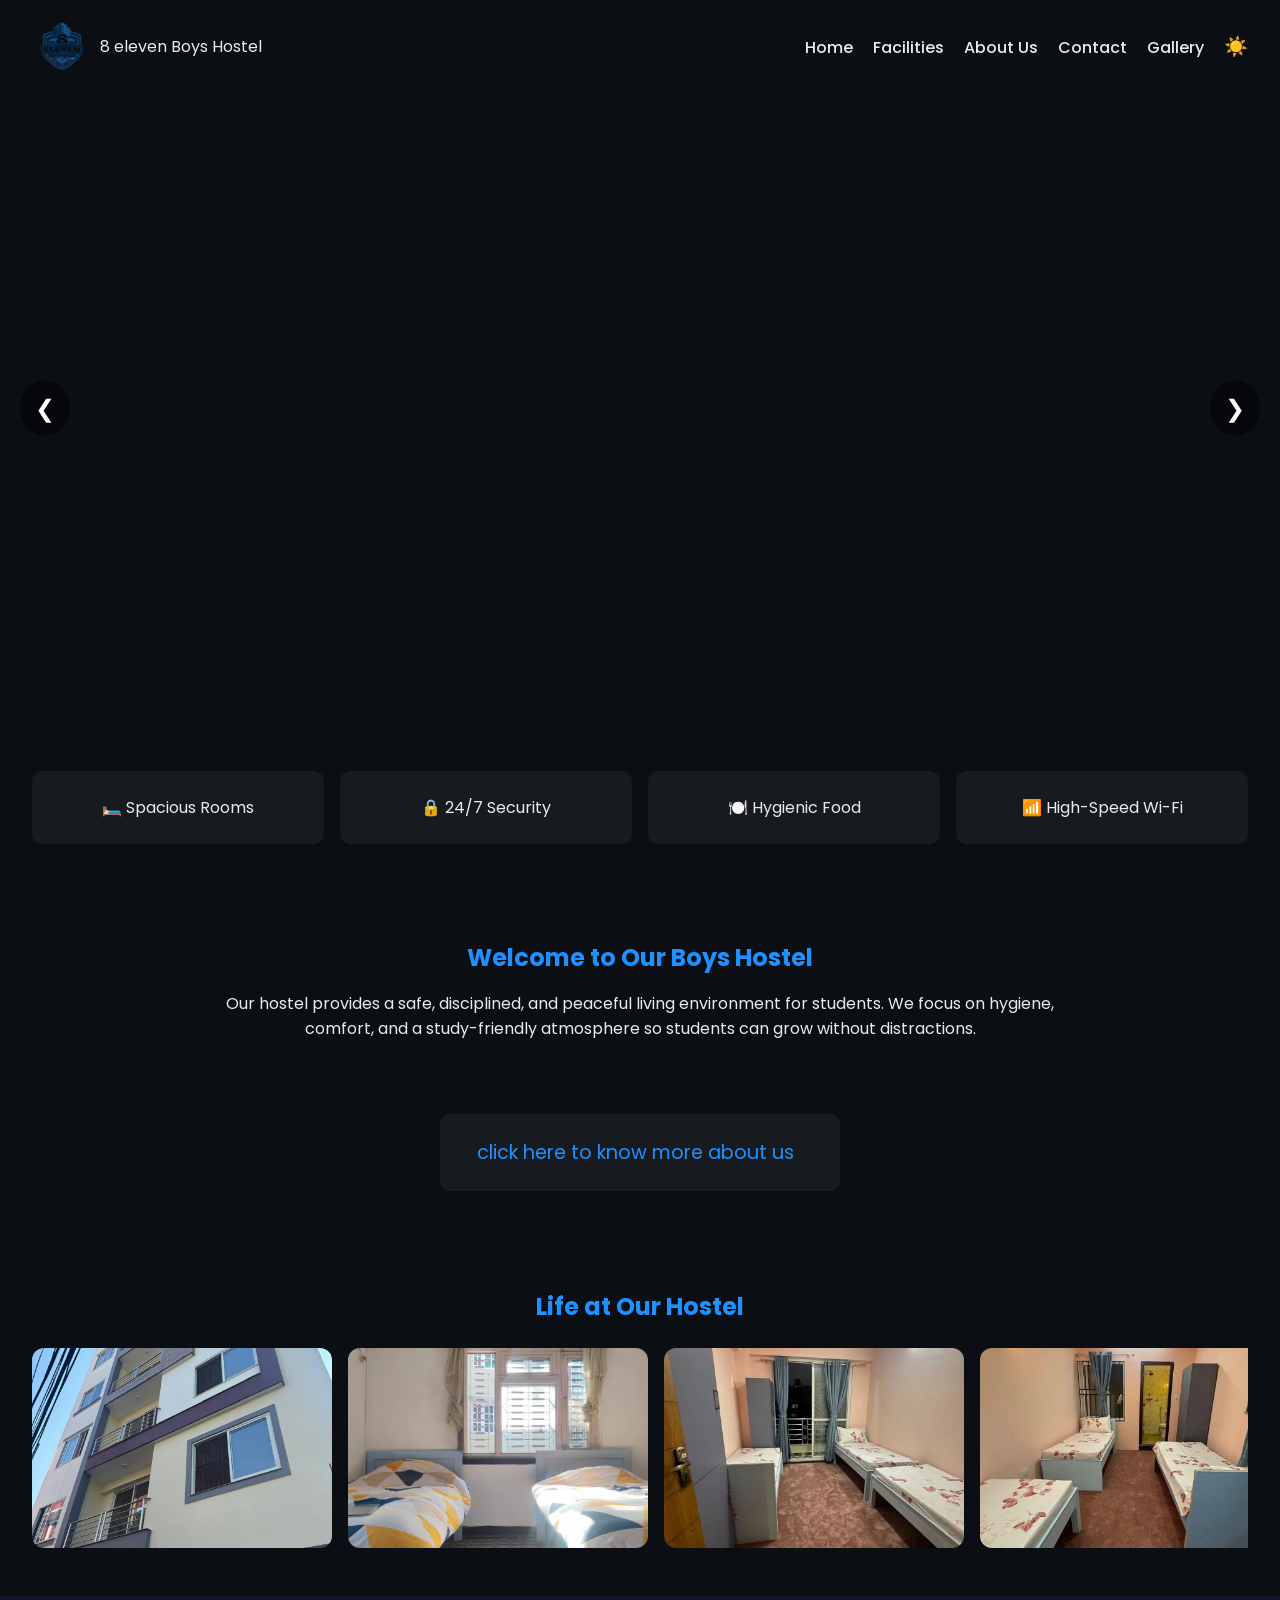
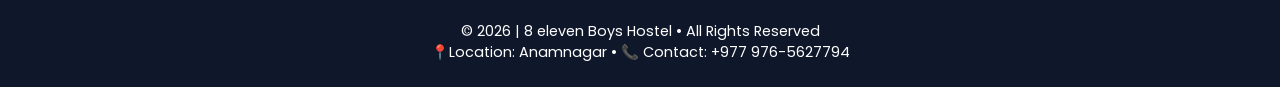
==== templates/index.html @ a94dc43b "initial commit" ====
<!DOCTYPE html>
<html lang="en">
<head>
  <meta charset="UTF-8" />
  <link rel="icon" href="/images/logo/image-removebg-preview.png" type="image/png">
  <title>8/11 BOYS HOSTEL</title>
  <meta name="viewport" content="width=device-width, initial-scale=1.0" />

  <!-- Google Font -->
  <link href="https://fonts.googleapis.com/css2?family=Poppins:wght@400;600&display=swap" rel="stylesheet">

  <link rel="stylesheet" href="/styles/style.css">
</head>
<body>

  <!-- NAVBAR -->
  <header class="navbar">
    <div class="logo">
        <img src="/images/logo/image-removebg-preview.png" alt="Hostel Logo" class="logo-img">
        <span>8 eleven Boys Hostel</span>
    </div>
    <nav>
      <a href="/templates/index.html">Home</a>
      <a href="/templates/facilities.html">Facilities</a>
      <a href="/templates/about.html">About Us</a>
      <a href="/templates/contact.html">Contact</a>
      <a href="/templates/gallery.html">Gallery</a>
      <button id="themeToggle">🌙</button>
    </nav>
  </header>

 <!-- HERO SLIDER -->
<section class="hero">
  <div class="hero-slider">

    <div class="slide active" style="background-image: url('https://images.unsplash.com/photo-1596495577886-d920f1fb7238');"></div>
    <div class="slide" style="background-image: url('https://images.unsplash.com/photo-1555854877-bab0e564b8d5');"></div>
    <div class="slide" style="background-image: url('https://images.unsplash.com/photo-1582719478250-c89cae4dc85b');"></div>
    <div class="slide" style="background-image: url('https://images.trvl-media.com/lodging/93000000/92570000/92561600/92561581/59c4ec4d.jpg?impolicy=fcrop&w=1200&h=800&quality=medium');"></div>


    <!-- Controls -->
    <button class="prev">❮</button>
    <button class="next">❯</button>

  </div>
</section>
 
  <!-- HIGHLIGHTS -->
  <section class="highlights">
    <div class="card">🛏️ Spacious Rooms</div>
    <div class="card">🔒 24/7 Security</div>
    <div class="card">🍽️ Hygienic Food</div>
    <div class="card">📶 High-Speed Wi-Fi</div>
  </section>

  <!-- INTRO -->
  <section class="intro">
    <h2>Welcome to Our Boys Hostel</h2>
    <p>
      Our hostel provides a safe, disciplined, and peaceful living environment
      for students. We focus on hygiene, comfort, and a study-friendly atmosphere
      so students can grow without distractions.
    </p>
  </section>

  <pre>
    <div class="card-o2"><a href="/templates/about.html">click here to know more about us </a> </div>
  </pre>

  <!-- IMAGE GALLERY -->
<section class="gallery">
  <h2>Life at Our Hostel</h2>

  <div class="gallery-wrapper">
    <div class="gallery-track">
      <img src="/images/hostel_photos/img.jpg" alt="">
      <img src="/images/hostel_photos/img1.jpg" alt="">
      <img src="/images/hostel_photos/img2.jpg" alt="">
      <img src="/images/hostel_photos/img3.jpg" alt="">
      <img src="/images/hostel_photos/img4.jpg" alt="">
      <img src="/images/hostel_photos/img5.jpg" alt="">
      <img src="/images/hostel_photos/img6.jpg" alt="">
      <img src="/images/hostel_photos/img7.jpg" alt="">


      <!-- duplicate for smooth loop -->
      <img src="/images/hostel_photos/img.jpg" alt="">
      <img src="/images/hostel_photos/img1.jpg" alt="">
      <img src="/images/hostel_photos/img2.jpg" alt="">
      <img src="/images/hostel_photos/img3.jpg" alt="">
      <img src="/images/hostel_photos/img4.jpg" alt="">
      <img src="/images/hostel_photos/img5.jpg" alt="">
      <img src="/images/hostel_photos/img6.jpg" alt="">
      <img src="/images/hostel_photos/img7.jpg" alt="">

    </div>
  </div>
</section>

  <!-- FOOTER -->
  <footer>
    <p>© 2026 | 8 eleven Boys Hostel • All Rights Reserved</p>
    <p>📍Location: Anamnagar • 📞 Contact: +977 976-5627794</p>
  </footer>

<script>
  const toggle = document.getElementById("themeToggle");
  const body = document.body;

  // Load saved theme on page load
  const savedTheme = localStorage.getItem("theme") || "dark";
  body.classList.add(savedTheme);
  toggle.textContent = savedTheme === "dark" ? "☀️" : "🌙";

  toggle.addEventListener("click", () => {
    body.classList.toggle("dark");
    body.classList.toggle("light");

    const currentTheme = body.classList.contains("dark") ? "dark" : "light";
    localStorage.setItem("theme", currentTheme);

    toggle.textContent = currentTheme === "dark" ? "☀️" : "🌙";
  });
</script>

<script src="/slider.js" defer></script>

</body>
</html>
---- styles/style.css ----
:root {
  --bg-light: #ffffff;
  --text-light: #1a1a1a;
  --bg-dark: #0b0f14;
  --text-dark: #eaeaea;
  --accent: #1e90ff;
}

* {
  margin: 0;
  padding: 0;
  box-sizing: border-box;
  font-family: "Poppins", sans-serif;
}


body.light {
  background: var(--bg-light);
  color: var(--text-light);
}

body.dark {
  background: var(--bg-dark);
  color: var(--text-dark);
}

/* LOGO */
.logo-img {
    height: 60px;
    width: auto;
}

.logo {
  display: flex;
  align-items: center;
  gap: 8px;
}


/* NAVBAR */
.navbar {
  display: flex;
  justify-content: space-between;
  align-items: center;
  padding: 1rem 2rem;
  top: 0;
  background: inherit;
  backdrop-filter: blur(8px); 
  border-bottom: 1px solid rgba(0,0,0,0.1);

}

.navbar nav a {
  margin-right: 1rem;
  text-decoration: none;
  color: inherit;
  font-weight: 500;
}

.navbar button {
  border: none;
  background: none;
  font-size: 1.2rem;
  cursor: pointer;
}


/* HERO SLIDER */
.hero {
  height: 70vh;
  position: relative;
  overflow: hidden;
}

.hero-slider {
  width: 100%;
  height: 100%;
  position: relative;
}

.slide {
  position: absolute;
  width: 100%;
  height: 100%;
  background-size: cover;
  background-position: center;
  opacity: 0;
  transition: opacity 0.8s ease-in-out;
}

.slide.active {
  opacity: 1;
}

/* Overlay stays on top */
.hero-overlay {
  position: absolute;
  top: 50%;
  left: 50%;
  transform: translate(-50%, -50%);
  color: white;
  text-align: center;
  z-index: 2;
  background: rgba(0,0,0,0.4);
  padding: 20px 40px;
  border-radius: 12px;
}

/* Buttons */
.prev, .next {
  position: absolute;
  top: 50%;
  transform: translateY(-50%);
  background: rgba(0,0,0,0.5);
  color: white;
  border: none;
  font-size: 24px;
  padding: 10px 15px;
  cursor: pointer;
  border-radius: 50%;
  z-index: 3;
  transition: 0.3s;
}

.prev:hover, .next:hover {
  background: rgba(0,0,0,0.8);
}

.prev {
  left: 20px;
}

.next {
  right: 20px;
}

/* HIGHLIGHTS */
.highlights {
  display: grid;
  grid-template-columns: repeat(auto-fit, minmax(200px, 1fr));
  gap: 1rem;
  padding: 3rem 2rem;
}

.card {
  padding: 1.5rem;
  text-align: center;
  border-radius: 10px;
  background: rgba(0,0,0,0.05);
}

body.dark .card {
  background: rgba(255,255,255,0.05);
}

.card-o2 {
  display: flexbox;
  margin-left: auto;
  margin-right: auto;
  width: 400px;
  padding: 1.5rem;
  text-align: center;
  border-radius: 10px;
  background: rgba(0,0,0,0.05);
}

.card-o2 a {
  color: var(--accent);
  font-size: larger;
}

body.dark .card-o2 {
  background: rgba(255,255,255,0.05);
}

/* INTRO */
.intro {
  padding: 3rem 2rem;
  max-width: 900px;
  margin: auto;
  text-align: center;
}

.intro h2 {
  margin-bottom: 1rem;
  color: var(--accent);
}

/* GALLERY */
.gallery {
  padding: 3rem 2rem;
  text-align: center;
}

.gallery h2 {
  color: var(--accent);
  margin-bottom: 1.5rem;
}

.gallery-wrapper {
  overflow: hidden;
  position: relative;
}

.gallery-track {
  display: flex;
  gap: 1rem;
  width: max-content;
  animation: scroll 25s linear infinite;
}

.gallery-track img {
  width: 300px;
  height: 200px;
  object-fit: cover;
  border-radius: 12px;
  transition: transform 0.3s ease;
}

.gallery-track img:hover {
  transform: scale(1.05);
}

/* Pause on hover */
.gallery-wrapper:hover .gallery-track {
  animation-play-state: paused;
}

@keyframes scroll {
  from {
    transform: translateX(0);
  }
  to {
    transform: translateX(-50%);
  }
}

a {
  text-decoration: none;
}

/* FOOTER */
footer {
  text-align: center;
  padding: 1.5rem;
  border-top: 1px solid rgba(0,0,0,0.1);
  font-size: 0.9rem;
  color: white;
  background: #0f172a;
}


@media (max-width: 768px) {
  .navbar {
    flex-direction: column;
    align-items: flex-start;
    padding: 1rem;
  }

  .navbar nav {
    width: 100%;
    display: flex;
    justify-content: flex-start; /* left align */
    gap: 1rem;
    margin-top: 0.5rem;
  }

  .navbar nav a,
  .navbar nav button {
    margin-left: 16px;
  }

    /* LOGO */
  .logo-img {
      height: 60px;
      width: auto;
      margin-left: 50px;

  }

  .logo {
    display: flex;
    align-items: center;
    gap: 10px;
}

}
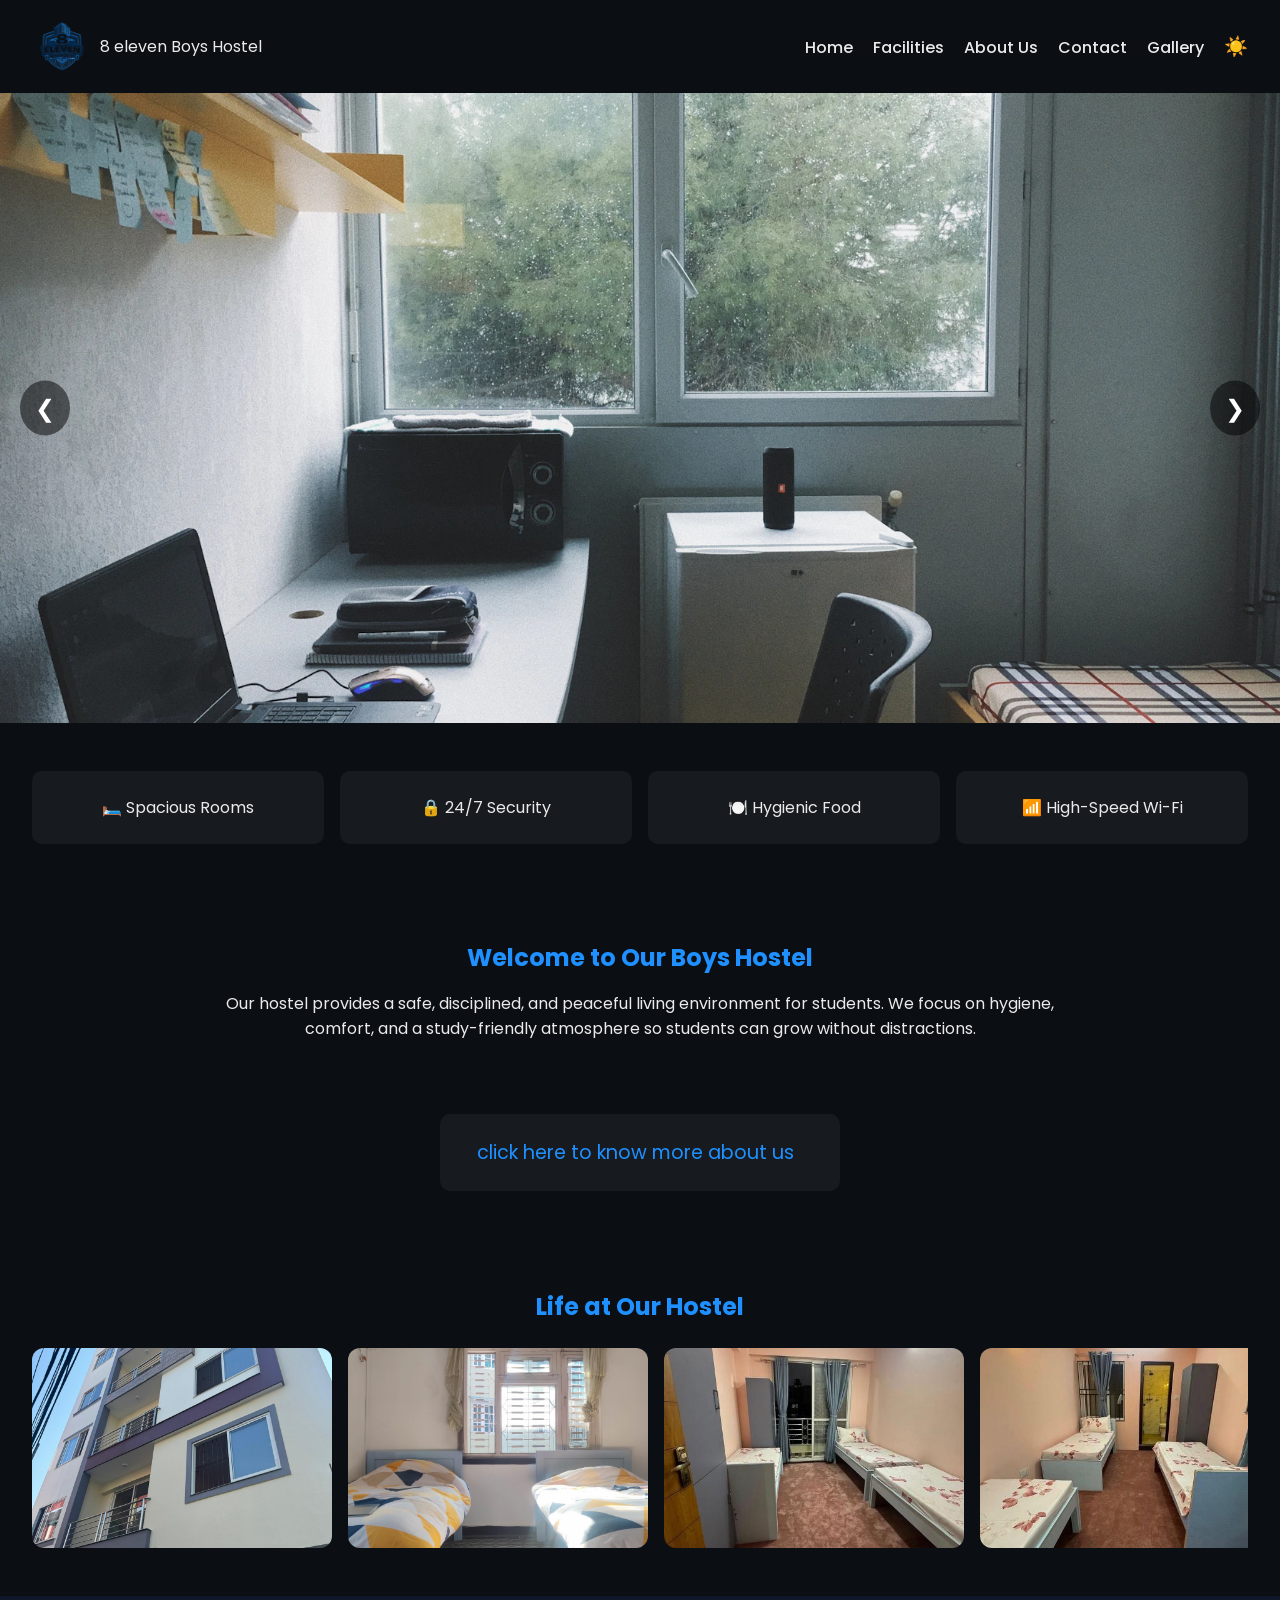
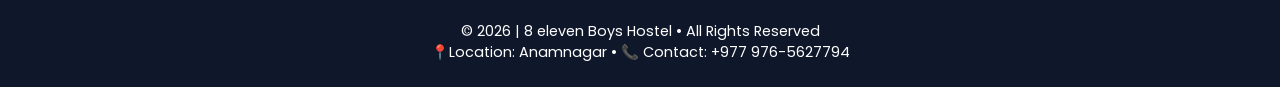
==== commit 8669317e: "linked toggle-switch to external js" ====
--- a/templates/index.html
+++ b/templates/index.html
@@ -23,8 +23,8 @@
       <a href="/templates/index.html">Home</a>
       <a href="/templates/facilities.html">Facilities</a>
       <a href="/templates/about.html">About Us</a>
-      <a href="/templates/contact.html">Contact</a>
-      <a href="/templates/gallery.html">Gallery</a>
+      <a href="/templates/contact.html" target="_blank">Contact</a>
+      <a href="/templates/gallery.html" target="_blank">Gallery</a>
       <button id="themeToggle">🌙</button>
     </nav>
   </header>
@@ -33,9 +33,9 @@
 <section class="hero">
   <div class="hero-slider">
 
-    <div class="slide active" style="background-image: url('https://images.unsplash.com/photo-1596495577886-d920f1fb7238');"></div>
+    <div class="slide active" style="background-image:url('/images/slider_1.png') "></div>
     <div class="slide" style="background-image: url('https://images.unsplash.com/photo-1555854877-bab0e564b8d5');"></div>
-    <div class="slide" style="background-image: url('https://images.unsplash.com/photo-1582719478250-c89cae4dc85b');"></div>
+    <div class="slide" style="background-image: url('/images/slider_2.jpeg');"></div>
     <div class="slide" style="background-image: url('https://images.trvl-media.com/lodging/93000000/92570000/92561600/92561581/59c4ec4d.jpg?impolicy=fcrop&w=1200&h=800&quality=medium');"></div>
 
 
@@ -104,27 +104,8 @@
     <p>📍Location: Anamnagar • 📞 Contact: +977 976-5627794</p>
   </footer>
 
-<script>
-  const toggle = document.getElementById("themeToggle");
-  const body = document.body;
-
-  // Load saved theme on page load
-  const savedTheme = localStorage.getItem("theme") || "dark";
-  body.classList.add(savedTheme);
-  toggle.textContent = savedTheme === "dark" ? "☀️" : "🌙";
-
-  toggle.addEventListener("click", () => {
-    body.classList.toggle("dark");
-    body.classList.toggle("light");
-
-    const currentTheme = body.classList.contains("dark") ? "dark" : "light";
-    localStorage.setItem("theme", currentTheme);
-
-    toggle.textContent = currentTheme === "dark" ? "☀️" : "🌙";
-  });
-</script>
-
-<script src="/slider.js" defer></script>
+<script src="/dynamic/toggle_mode.js" defer></script>
+<script src="/dynamic/slider.js" defer></script>
 
 </body>
 </html>
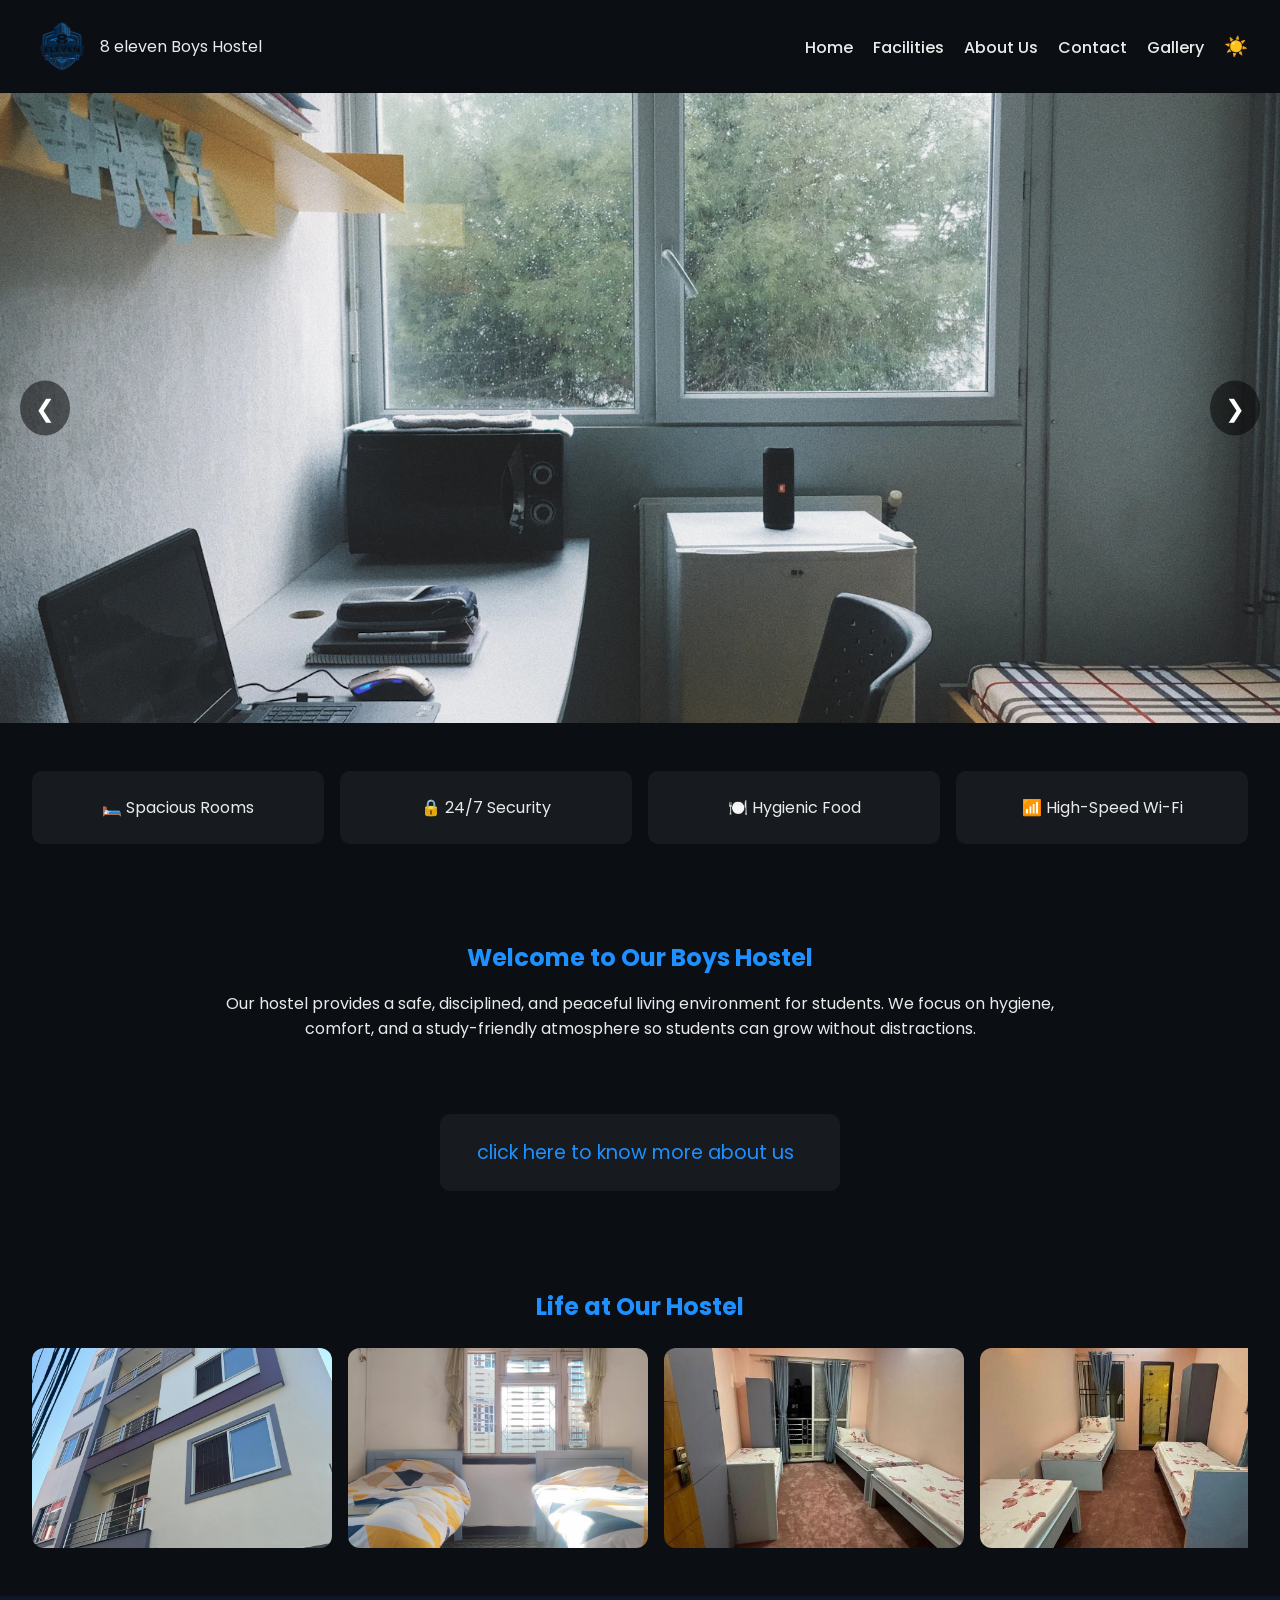
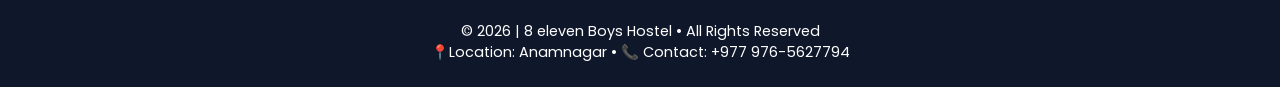
==== commit 88c42f03: "modified webpage from 1920 to 1320 pixels" ====
--- a/templates/index.html
+++ b/templates/index.html
@@ -13,6 +13,7 @@
 </head>
 <body>
 
+ <div class="width-control"> 
   <!-- NAVBAR -->
   <header class="navbar">
     <div class="logo">
@@ -106,6 +107,6 @@
 
 <script src="/dynamic/toggle_mode.js" defer></script>
 <script src="/dynamic/slider.js" defer></script>
-
+</div>
 </body>
 </html>
--- a/styles/style.css
+++ b/styles/style.css
@@ -13,6 +13,11 @@
   font-family: "Poppins", sans-serif;
 }
 
+.width-control {
+  max-width: 1320px;
+  min-width: 960px;
+  margin: auto;
+}
 
 body.light {
   background: var(--bg-light);
